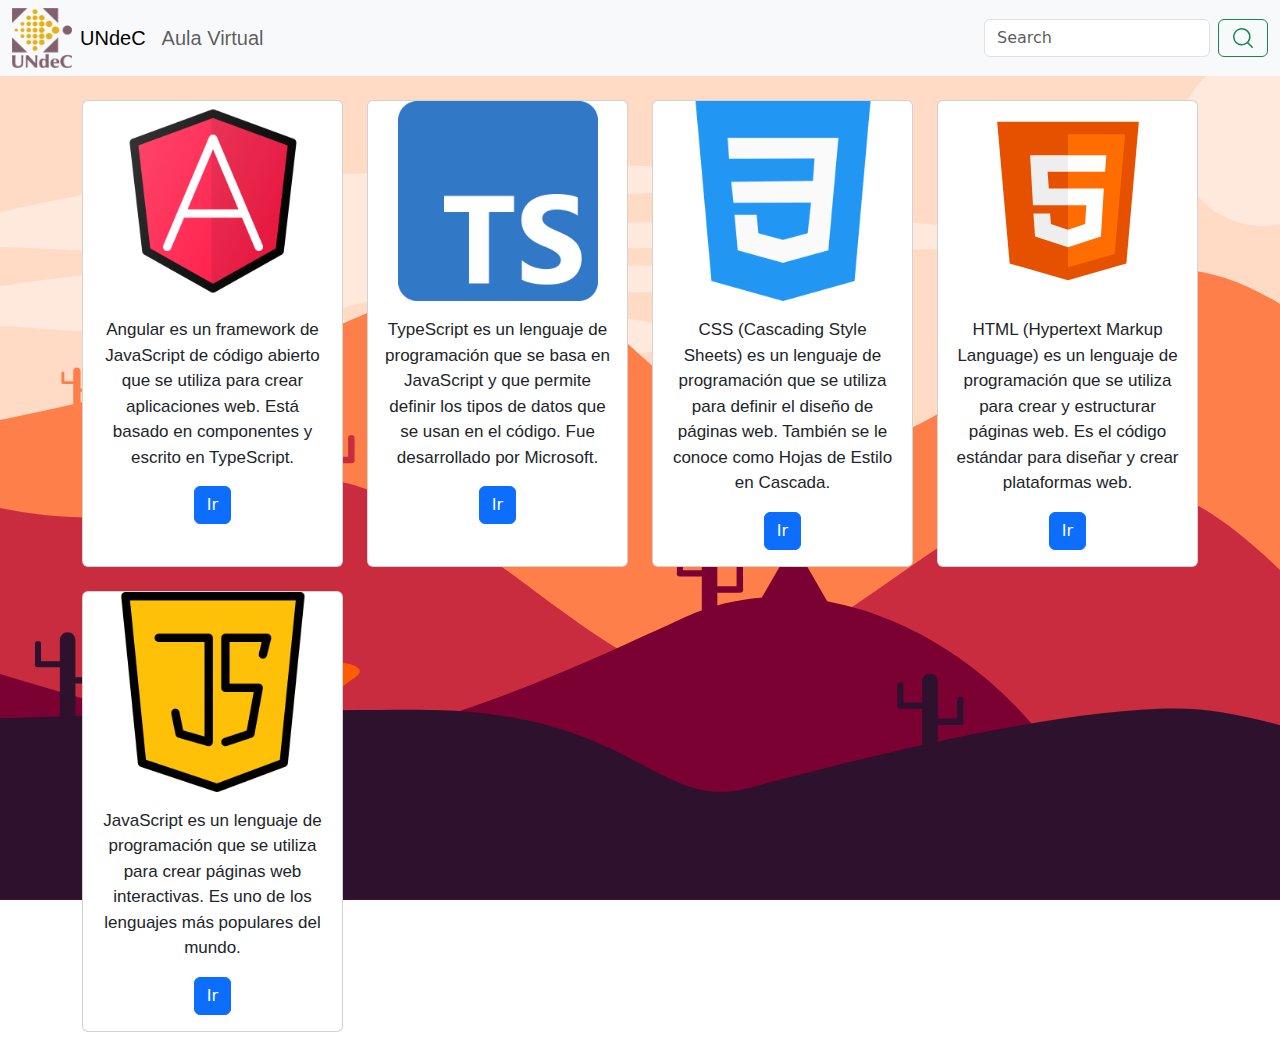
==== index.html @ 3276d2c2 "pagina inicial" ====
<!doctype html>
<html lang="en">

<head>
    <meta charset="utf-8">
    <meta name="viewport" content="width=device-width, initial-scale=1">
    <title>Presentacion</title>
    <link href="https://cdn.jsdelivr.net/npm/bootstrap@5.3.3/dist/css/bootstrap.min.css" rel="stylesheet"
        integrity="sha384-QWTKZyjpPEjISv5WaRU9OFeRpok6YctnYmDr5pNlyT2bRjXh0JMhjY6hW+ALEwIH" crossorigin="anonymous">
    <link rel="stylesheet" href="style.css">
</head>

<body>

    <nav class="navbar navbar-expand-lg bg-light">
        <div class="container-fluid">
            <img src="assets/undec.png" height="60px" width="60px" alt="logo">
            <button class="navbar-toggler" type="button" data-bs-toggle="collapse"
                data-bs-target="#navbarSupportedContent" aria-controls="navbarSupportedContent" aria-expanded="false"
                aria-label="Toggle navigation">
                <span class="navbar-toggler-icon"></span>
            </button>
            <div class="collapse navbar-collapse" id="navbarSupportedContent">
                <ul class="navbar-nav me-auto mb-2 mb-lg-0">
                    <li class="nav-item">
                        <a class="nav-link active" aria-current="page" href="https://www.undec.edu.ar/">UNdeC</a>
                    </li>
                    <li class="nav-item">
                        <a class="nav-link" href="https://campus.undec.edu.ar/escritorio.cgi">Aula Virtual</a>
                    </li>
                </ul>
                <form class="d-flex" role="search" id="searchForm">
                    <input class="form-control me-2" type="search" placeholder="Search" aria-label="Search"
                        id="searchInput">
                    <button class="btn btn-outline-success" type="submit"><svg width="24" height="24"
                            viewBox="0 0 24 24" fill="none" xmlns="http://www.w3.org/2000/svg">
                            <path
                                d="M10.7828 18.8276C12.3741 18.8298 13.9302 18.3601 15.2544 17.4781C16.5785 16.596 17.6112 15.3413 18.2216 13.8726C18.832 12.4039 18.9929 10.7872 18.6837 9.2271C18.3746 7.66702 17.6093 6.23364 16.4849 5.10831C15.3604 3.98299 13.9272 3.2163 12.3666 2.90525C10.8061 2.5942 9.18823 2.75277 7.71786 3.3609C6.24748 3.96902 4.99062 4.99937 4.10632 6.32158C3.22202 7.64379 2.75 9.19844 2.75 10.7888C2.75 12.919 3.59596 14.9621 5.10209 16.4693C6.60821 17.9766 8.65135 18.8248 10.7828 18.8276Z"
                                stroke="currentColor" stroke-width="1.5" stroke-linecap="round"
                                stroke-linejoin="round" />
                            <path d="M16.4883 16.491L21.25 21.25" stroke="currentColor" stroke-width="1.5"
                                stroke-linecap="round" stroke-linejoin="round" />
                        </svg>
                    </button>
                </form>
            </div>
        </div>
    </nav>

    <div class="container my-4">
        <div class="row g-4" id="cardContainer">
            <div class="col-12 col-sm-6 col-md-4 col-lg-3">
                <div class="card text-center h-100" data-title="angular">
                    <img src="assets/angular.png" class="card-img-top img-fluid" alt="Angular">
                    <div class="card-body">
                        <p class="card-text">Angular es un framework de JavaScript de código abierto que se utiliza para
                            crear aplicaciones web. Está basado en componentes y escrito en TypeScript.</p>
                        <a href="https://angular.dev/" class="btn btn-primary">Ir</a>
                    </div>
                </div>
            </div>
            <div class="col-12 col-sm-6 col-md-4 col-lg-3">
                <div class="card text-center h-100" data-title="typescript">
                    <img src="assets/ts.png" class="card-img-top img-fluid" alt="TypeScript">
                    <div class="card-body">
                        <p class="card-text">TypeScript es un lenguaje de programación que se basa en JavaScript y que
                            permite definir los tipos de datos que se usan en el código. Fue desarrollado por
                            Microsoft.</p>
                        <a href="https://www.typescriptlang.org/" class="btn btn-primary">Ir</a>
                    </div>
                </div>
            </div>
            <div class="col-12 col-sm-6 col-md-4 col-lg-3">
                <div class="card text-center h-100" data-title="css">
                    <img src="assets/css.png" class="card-img-top img-fluid" alt="CSS">
                    <div class="card-body">
                        <p class="card-text">CSS (Cascading Style Sheets) es un lenguaje de programación que se utiliza
                            para definir el diseño de páginas web. También se le conoce como Hojas de Estilo en
                            Cascada.</p>
                        <a href="https://developer.mozilla.org/es/docs/Web/CSS" class="btn btn-primary">Ir</a>
                    </div>
                </div>
            </div>
            <div class="col-12 col-sm-6 col-md-4 col-lg-3">
                <div class="card text-center h-100" data-title="html">
                    <img src="assets/icons8-html-5.svg" class="card-img-top img-fluid" alt="HTML">
                    <div class="card-body">
                        <p class="card-text">HTML (Hypertext Markup Language) es un lenguaje de programación que se
                            utiliza para crear y estructurar páginas web. Es el código estándar para diseñar y crear
                            plataformas web.</p>
                        <a href="https://developer.mozilla.org/es/docs/Web/HTML" class="btn btn-primary">Ir</a>
                    </div>
                </div>
            </div>
            <div class="col-12 col-sm-6 col-md-4 col-lg-3">
                <div class="card text-center h-100" data-title="javascript">
                    <img src="assets/js.png" class="card-img-top img-fluid" alt="HTML">
                    <div class="card-body">
                        <p class="card-text">JavaScript es un lenguaje de programación que se utiliza para crear páginas
                            web interactivas. Es uno de los lenguajes más populares del mundo. </p>
                        <a href="https://developer.mozilla.org/es/docs/Web/HTML" class="btn btn-primary">Ir</a>
                    </div>
                </div>
            </div>
        </div>
    </div>

    <script src="https://cdn.jsdelivr.net/npm/bootstrap@5.3.3/dist/js/bootstrap.bundle.min.js"
        integrity="sha384-YvpcrYf0tY3lHB60NNkmXc5s9fDVZLESaAA55NDzOxhy9GkcIdslK1eN7N6jIeHz"
        crossorigin="anonymous"></script>
        
    <script>
        document.getElementById('searchForm').addEventListener('submit', function (e) {
            e.preventDefault();
            const searchValue = document.getElementById('searchInput').value.toLowerCase();
            const cards = document.querySelectorAll('#cardContainer .card');
            cards.forEach(card => {
                const title = card.getAttribute('data-title');
                if (title.includes(searchValue)) {
                    card.style.display = 'block';
                } else {
                    card.style.display = 'none';
                }
            });
        });
    </script>
</body>

</html>
---- style.css ----
li{
    font-size: 20px;
    font-family: Verdana, Geneva, Tahoma, sans-serif;
}

img.card-img-top{
    height: 200px;
    object-fit: contain;
}
 p{
    font-size: 17px;
    font-family: 'Segoe UI', Tahoma, Geneva, Verdana, sans-serif;
 }

 a{
    font-size: 17px;
    font-family: 'Segoe UI', Tahoma, Geneva, Verdana, sans-serif;
 }

body{
    background-image: url(assets/vecteezy_camping-in-the-desert-ilustration-monochrome-desert_23452823.svg);
    background-size: cover; 
    background-attachment: fixed;
    background-repeat: no-repeat;
    background-position: center;
    overflow: scroll;
}
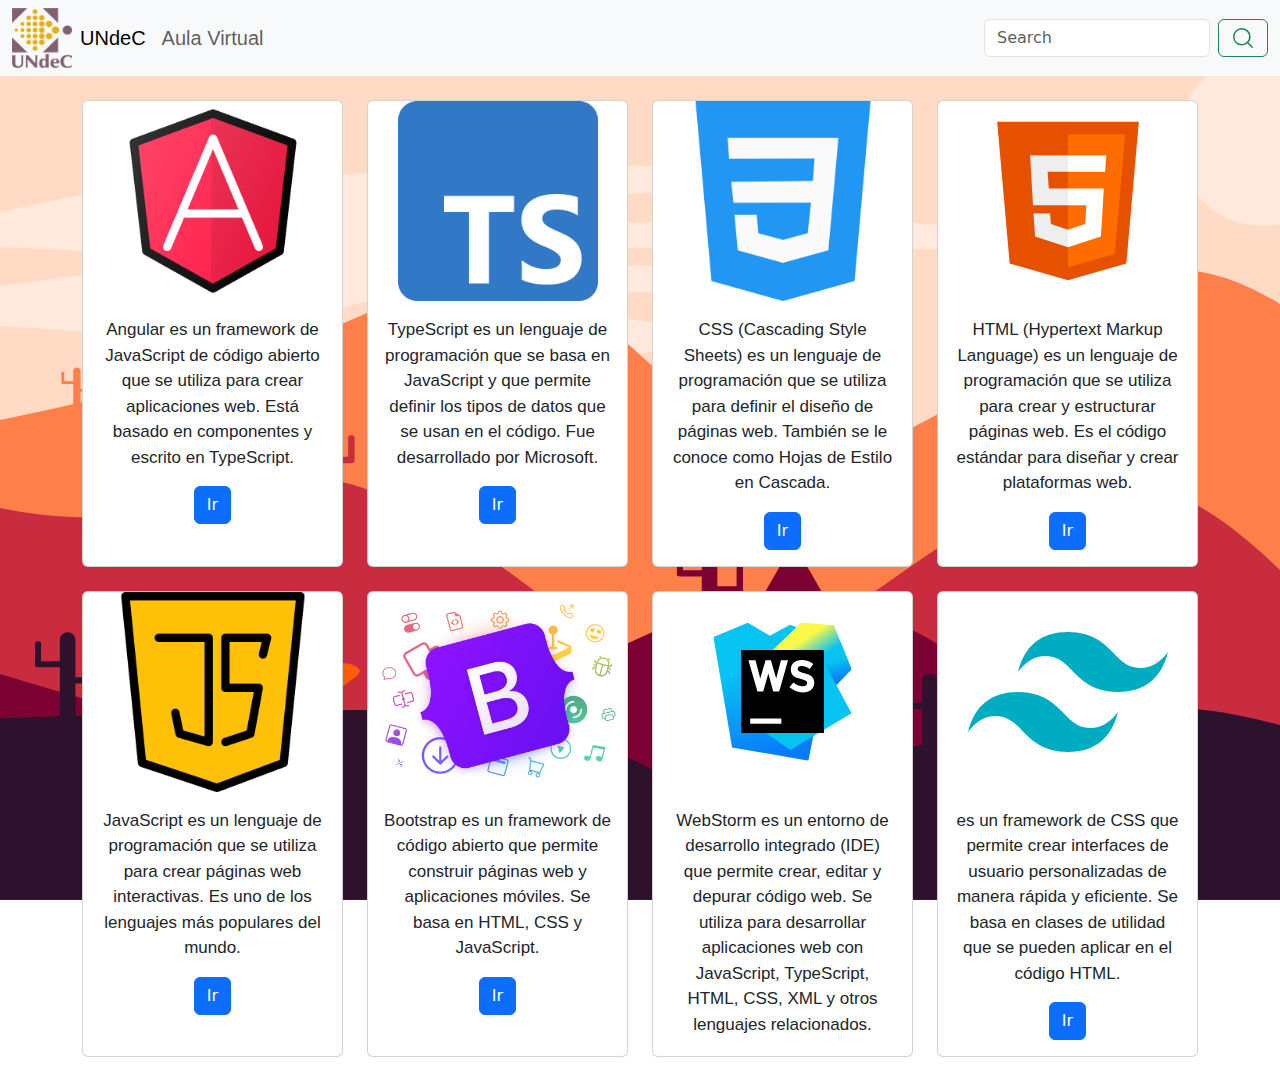
==== commit 31fc29ff: "new cards" ====
--- a/index.html
+++ b/index.html
@@ -8,6 +8,9 @@
     <link href="https://cdn.jsdelivr.net/npm/bootstrap@5.3.3/dist/css/bootstrap.min.css" rel="stylesheet"
         integrity="sha384-QWTKZyjpPEjISv5WaRU9OFeRpok6YctnYmDr5pNlyT2bRjXh0JMhjY6hW+ALEwIH" crossorigin="anonymous">
     <link rel="stylesheet" href="style.css">
+    <script src="https://cdn.jsdelivr.net/npm/bootstrap@5.3.3/dist/js/bootstrap.bundle.min.js"
+        integrity="sha384-YvpcrYf0tY3lHB60NNkmXc5s9fDVZLESaAA55NDzOxhy9GkcIdslK1eN7N6jIeHz"
+        crossorigin="anonymous"></script>
 </head>
 
 <body>
@@ -26,7 +29,7 @@
                         <a class="nav-link active" aria-current="page" href="https://www.undec.edu.ar/">UNdeC</a>
                     </li>
                     <li class="nav-item">
-                        <a class="nav-link" href="https://campus.undec.edu.ar/escritorio.cgi">Aula Virtual</a>
+                        <a class="nav-link" href="https://campus.undec.edu.ar/acceso.cgi">Aula Virtual</a>
                     </li>
                 </ul>
                 <form class="d-flex" role="search" id="searchForm">
@@ -102,13 +105,36 @@
                     </div>
                 </div>
             </div>
+            <div class="col-12 col-sm-6 col-md-4 col-lg-3">
+                <div class="card text-center h-100" data-title="bootstrap">
+                    <img src="assets/bootstrap.png" class="card-img-top img-fluid" alt="Angular">
+                    <div class="card-body">
+                        <p class="card-text">Bootstrap es un framework de código abierto que permite construir páginas
+                            web y aplicaciones móviles. Se basa en HTML, CSS y JavaScript. </p>
+                        <a href="https://getbootstrap.com/" class="btn btn-primary">Ir</a>
+                    </div>
+                </div>
+            </div>
+            <div class="col-12 col-sm-6 col-md-4 col-lg-3">
+                <div class="card text-center h-100" data-title="webstorm">
+                    <img src="assets/JetBrains%20WebStorm.svg" class="card-img-top img-fluid" alt="Angular">
+                    <div class="card-body">
+                        <p class="card-text">WebStorm es un entorno de desarrollo integrado (IDE) que permite crear, editar y depurar código web. Se utiliza para desarrollar aplicaciones web con JavaScript, TypeScript, HTML, CSS, XML y otros lenguajes relacionados. </p>
+                    </div>
+                </div>
+            </div>
+            <div class="col-12 col-sm-6 col-md-4 col-lg-3">
+                <div class="card text-center h-100" data-title="tailwind">
+                    <img src="assets/tailwind.svg" class="card-img-top img-fluid" alt="Angular">
+                    <div class="card-body">
+                        <p class="card-text">es un framework de CSS que permite crear interfaces de usuario personalizadas de manera rápida y eficiente. Se basa en clases de utilidad que se pueden aplicar en el código HTML.  </p>
+                        <a href="https://tailwindcss.com/" class="btn btn-primary">Ir</a>
+                    </div>
+                </div>
+            </div>
         </div>
     </div>
 
-    <script src="https://cdn.jsdelivr.net/npm/bootstrap@5.3.3/dist/js/bootstrap.bundle.min.js"
-        integrity="sha384-YvpcrYf0tY3lHB60NNkmXc5s9fDVZLESaAA55NDzOxhy9GkcIdslK1eN7N6jIeHz"
-        crossorigin="anonymous"></script>
-        
     <script>
         document.getElementById('searchForm').addEventListener('submit', function (e) {
             e.preventDefault();
